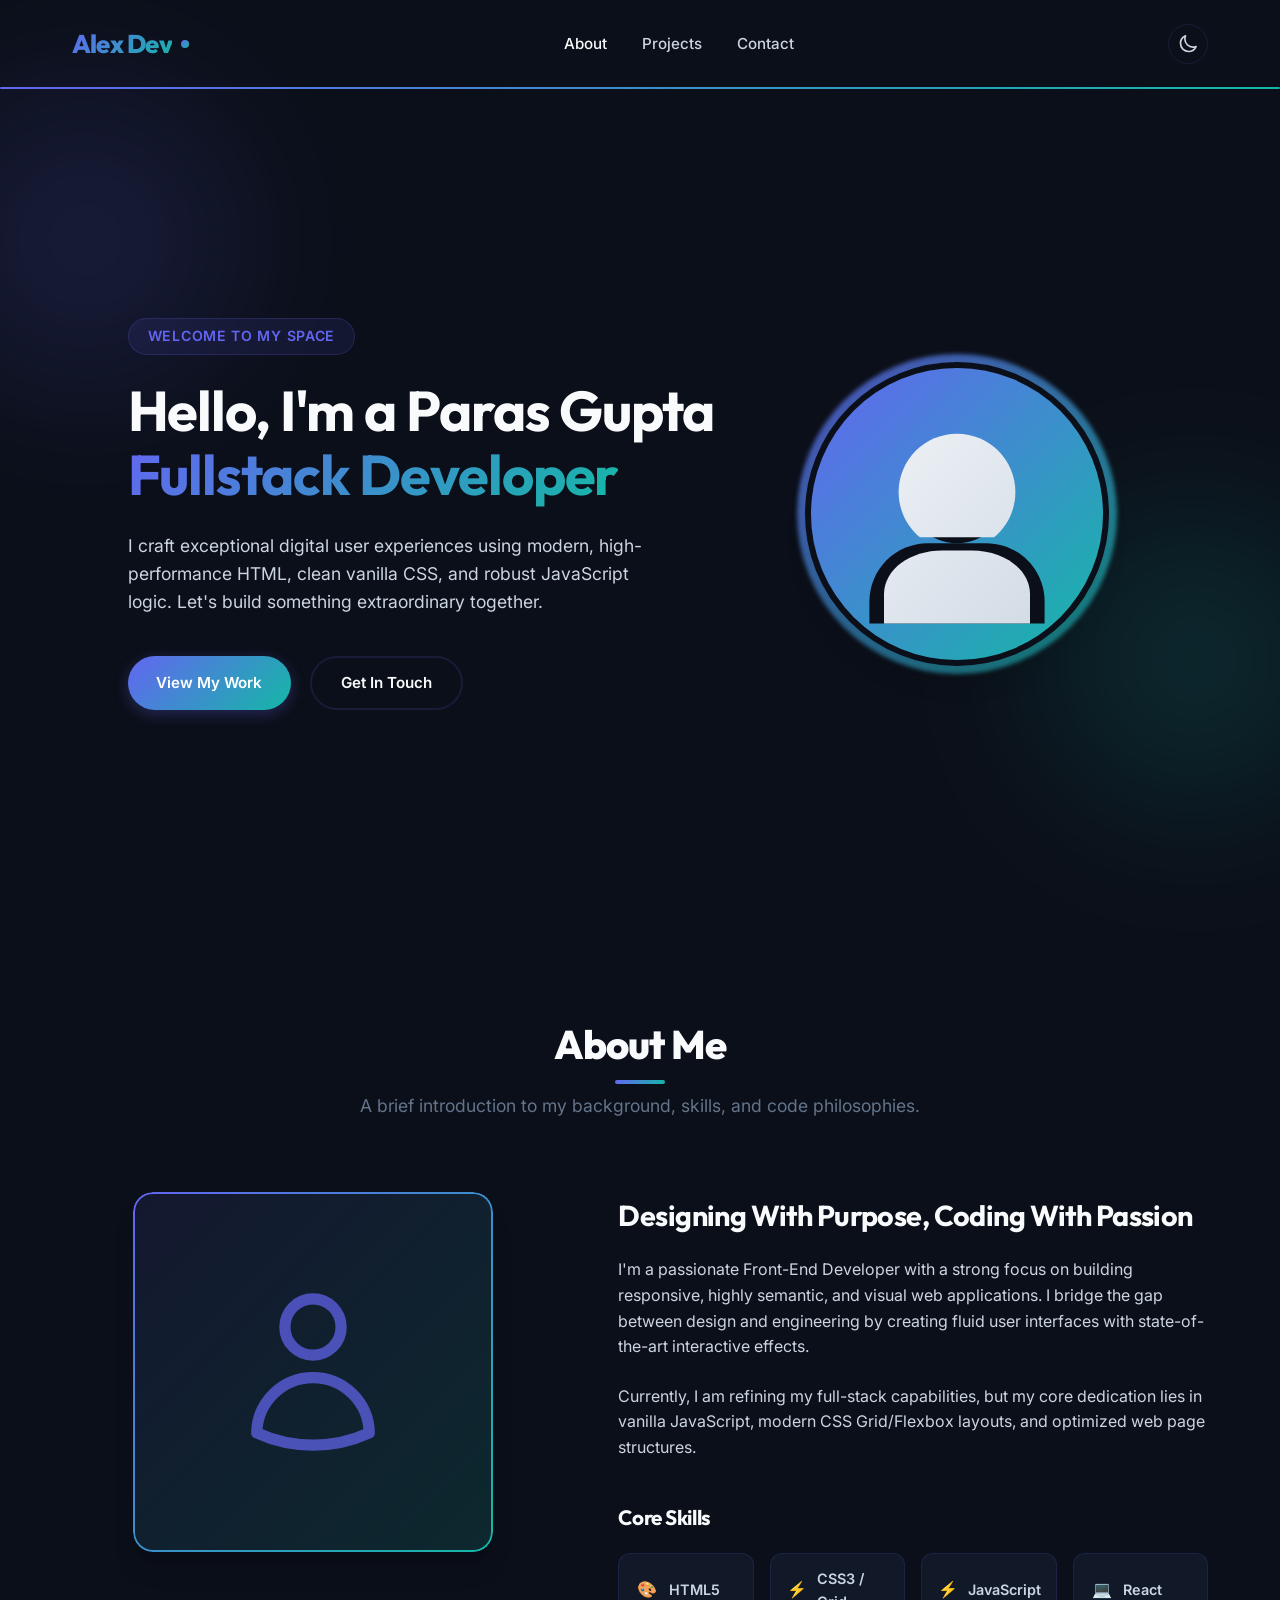
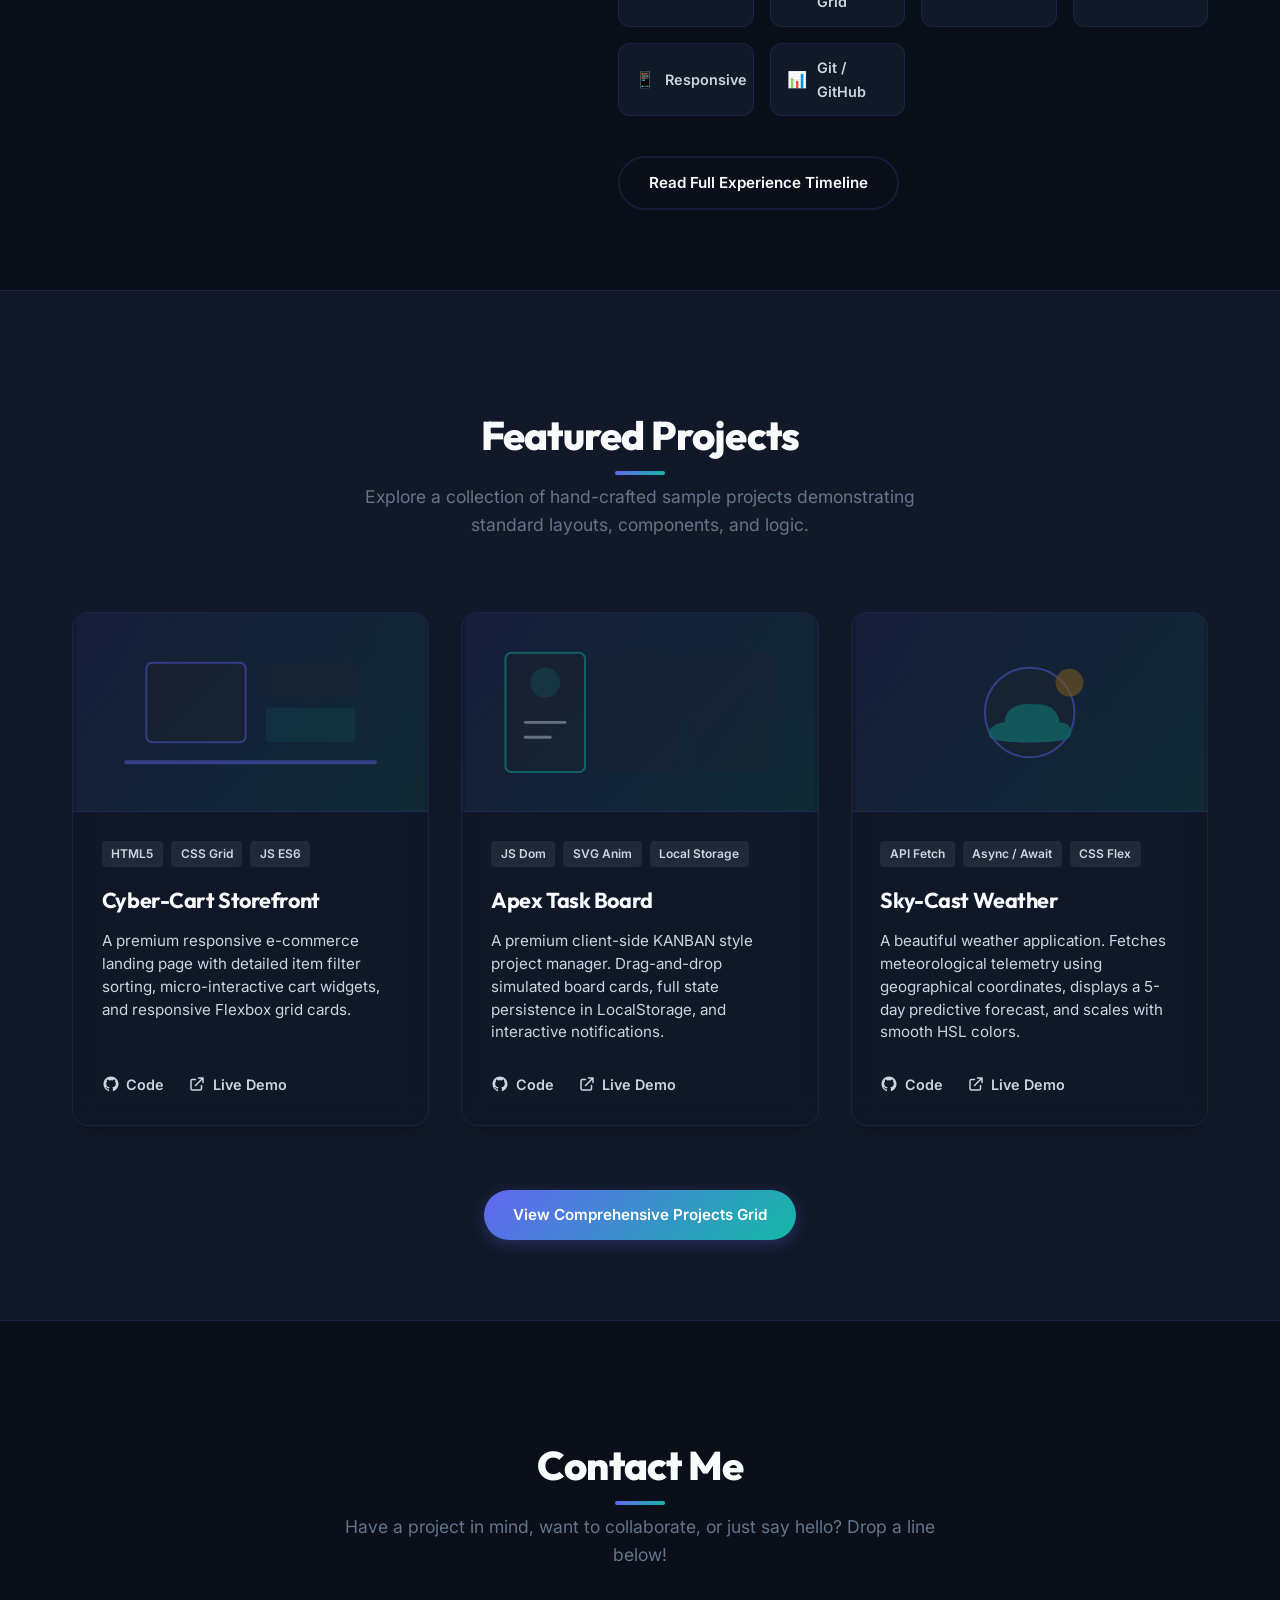
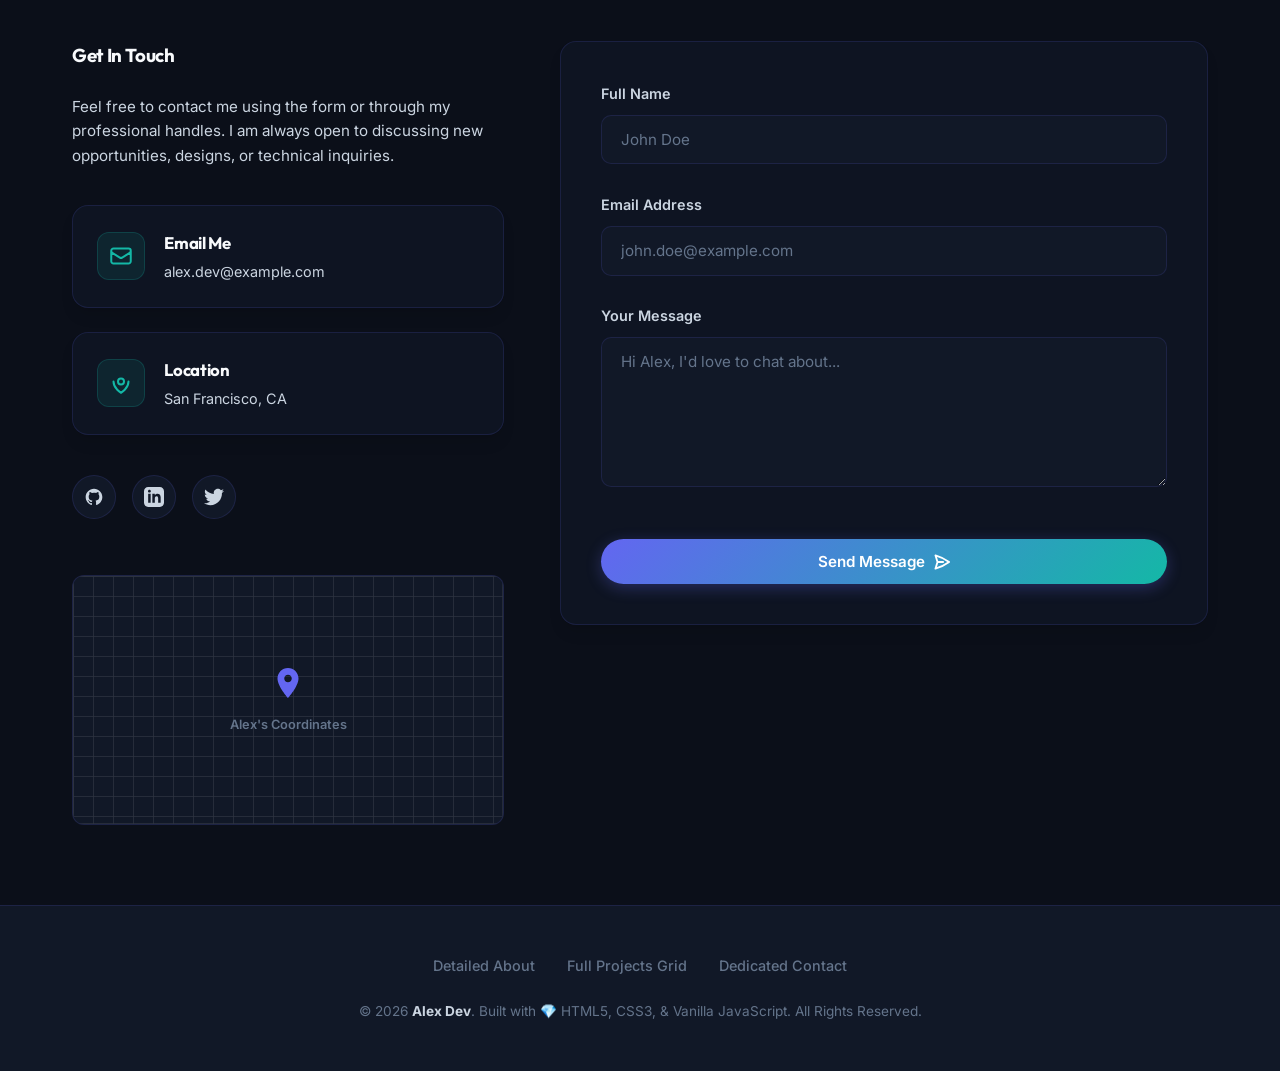
==== task4/obj1/index.html @ 543252da "feat: build complete comment-free responsive portfolio, todo app, and product listing pages for Task" ====
<!DOCTYPE html>
<html lang="en">

<head>
  <meta charset="UTF-8">
  <meta name="viewport" content="width=device-width, initial-scale=1.0">
  <title>Creative Fullstack Developer | Portfolio</title>
  <meta name="description"
    content="Stunning responsive personal portfolio website showcasing modern web development projects, creative skills, and experience. Built with HTML, CSS, and Vanilla JS.">

  <link rel="stylesheet" href="styles.css">
</head>

<body>

  <div class="bg-blob blob-indigo"></div>
  <div class="bg-blob blob-teal"></div>

  <header class="header">
    <div class="container nav-container">
      <a href="index.html" class="logo-link" id="logoLink">
        <span class="logo-text text-gradient">Alex Dev</span>
        <span class="logo-dot"></span>
      </a>

      <nav class="nav-menu" id="navMenu">
        <a href="#about" class="nav-link active" id="navLinkAbout">About</a>
        <a href="#projects" class="nav-link" id="navLinkProjects">Projects</a>
        <a href="#contact" class="nav-link" id="navLinkContact">Contact</a>
      </nav>

      <div class="nav-actions">

        <button class="theme-toggle" id="themeToggle" aria-label="Toggle Theme">
          <svg class="moon-icon" fill="none" stroke="currentColor" stroke-width="2" viewBox="0 0 24 24" width="20"
            height="20">
            <path stroke-linecap="round" stroke-linejoin="round"
              d="M21.752 15.002A9.718 9.718 0 0118 15.75c-5.385 0-9.75-4.365-9.75-9.75 0-1.33.266-2.597.748-3.752A9.753 9.753 0 003 11.25C3 16.635 7.365 21 12.75 21a9.753 9.753 0 009.002-5.998z">
            </path>
          </svg>
          <svg class="sun-icon" fill="none" stroke="currentColor" stroke-width="2" viewBox="0 0 24 24" width="20"
            height="20">
            <path stroke-linecap="round" stroke-linejoin="round"
              d="M12 3v2.25m0 13.5V21M4.93 4.93l1.591 1.591m10.954 10.954l1.591 1.591M3 12h2.25m13.5 0H21m-2.25 4.93l-1.591-1.591M6.52 6.52l-1.591-1.591M12 7.5a4.5 4.5 0 100 9 4.5 4.5 0 000-9z">
            </path>
          </svg>
        </button>

        <button class="hamburger" id="hamburger" aria-label="Open Navigation Menu">
          <span></span>
          <span></span>
          <span></span>
        </button>
      </div>
    </div>
  </header>

  <main>

    <section class="hero" id="hero">
      <div class="container hero-grid">

        <div class="hero-content">
          <span class="hero-tag">Welcome to my space</span>
          <h1 class="hero-title">Hello, I'm a Paras Gupta<br><span class="text-gradient" id="typingText">Fullstack
              Developer</span>
          </h1>
          <p class="hero-desc">I craft exceptional digital user experiences using modern, high-performance HTML, clean
            vanilla CSS, and robust JavaScript logic. Let's build something extraordinary together.</p>
          <div class="hero-btns">
            <a href="#projects" class="btn btn-primary" id="heroBtnWork">View My Work</a>
            <a href="contact.html" class="btn btn-secondary" id="heroBtnContact">Get In Touch</a>
          </div>
        </div>

        <div class="hero-visual">
          <div class="hero-glow-ring"></div>
          <div class="hero-avatar-wrapper">
            <svg class="avatar-placeholder-svg" viewBox="0 0 200 200" fill="none" xmlns="http://www.w3.org/2000/svg">
              <rect width="200" height="200" fill="url(#hero-gradient)" />
              <circle cx="100" cy="85" r="35" fill="var(--bg-primary)" />
              <path
                d="M100 45C77.9086 45 60 62.9086 60 85C60 97.4589 65.6881 108.59 74.6295 116H125.37C134.312 108.59 140 97.4589 140 85C140 62.9086 122.091 45 100 45Z"
                fill="url(#avatar-grad)" />
              <path d="M40 160C40 137.909 57.9086 120 80 120H120C142.091 120 160 137.909 160 160V175H40V160Z"
                fill="var(--bg-primary)" />
              <path d="M50 155C50 137.909 67.9086 125 90 125H110C132.091 125 150 137.909 150 155V175H50V155Z"
                fill="url(#avatar-grad)" />
              <defs>
                <linearGradient id="hero-gradient" x1="0" y1="0" x2="200" y2="200" gradientUnits="userSpaceOnUse">
                  <stop stop-color="var(--accent-1)" />
                  <stop offset="1" stop-color="var(--accent-2)" />
                </linearGradient>
                <linearGradient id="avatar-grad" x1="0" y1="0" x2="200" y2="200" gradientUnits="userSpaceOnUse">
                  <stop stop-color="var(--text-primary)" />
                  <stop offset="1" stop-color="var(--text-secondary)" />
                </linearGradient>
              </defs>
            </svg>
          </div>
        </div>
      </div>
    </section>

    <section class="section" id="about">
      <div class="container">
        <div class="section-header">
          <h2 class="section-title">About Me</h2>
          <p class="section-subtitle">A brief introduction to my background, skills, and code philosophies.</p>
        </div>

        <div class="about-grid">

          <div class="about-visual">
            <div class="about-photo-wrapper">
              <div class="photo-placeholder">
                <svg class="photo-placeholder-svg" fill="none" stroke="currentColor" stroke-width="1.5"
                  viewBox="0 0 24 24" xmlns="http://www.w3.org/2000/svg">
                  <path stroke-linecap="round" stroke-linejoin="round"
                    d="M15.75 6a3.75 3.75 0 11-7.5 0 3.75 3.75 0 017.5 0zM4.501 20.118a7.5 7.5 0 0114.998 0A17.933 17.933 0 0112 21.75c-2.676 0-5.216-.584-7.499-1.632z">
                  </path>
                </svg>
              </div>
            </div>
          </div>

          <div class="about-content">
            <h3>Designing With Purpose, Coding With Passion</h3>
            <p class="about-bio">I'm a passionate Front-End Developer with a strong focus on building responsive, highly
              semantic, and visual web applications. I bridge the gap between design and engineering by creating fluid
              user interfaces with state-of-the-art interactive effects.</p>
            <p class="about-bio">Currently, I am refining my full-stack capabilities, but my core dedication lies in
              vanilla JavaScript, modern CSS Grid/Flexbox layouts, and optimized web page structures.</p>

            <div class="skills-container">
              <h4 class="skills-title">Core Skills</h4>
              <div class="skills-grid">

                <div class="skill-tag">
                  <span class="skill-icon">🎨</span>
                  <span class="skill-name">HTML5</span>
                </div>

                <div class="skill-tag">
                  <span class="skill-icon">⚡</span>
                  <span class="skill-name">CSS3 / Grid</span>
                </div>

                <div class="skill-tag">
                  <span class="skill-icon">⚡</span>
                  <span class="skill-name">JavaScript</span>
                </div>

                <div class="skill-tag">
                  <span class="skill-icon">💻</span>
                  <span class="skill-name">React</span>
                </div>

                <div class="skill-tag">
                  <span class="skill-icon">📱</span>
                  <span class="skill-name">Responsive</span>
                </div>

                <div class="skill-tag">
                  <span class="skill-icon">📊</span>
                  <span class="skill-name">Git / GitHub</span>
                </div>
              </div>
            </div>

            <div style="margin-top: 2.5rem; text-align: left;">
              <a href="about.html" class="btn btn-secondary" id="aboutPageLink">Read Full Experience Timeline</a>
            </div>
          </div>
        </div>
      </div>
    </section>

    <section class="section" id="projects"
      style="background: var(--bg-secondary); border-top: 1px solid var(--card-border); border-bottom: 1px solid var(--card-border);">
      <div class="container">
        <div class="section-header">
          <h2 class="section-title">Featured Projects</h2>
          <p class="section-subtitle">Explore a collection of hand-crafted sample projects demonstrating standard
            layouts, components, and logic.</p>
        </div>

        <div class="projects-grid">

          <div class="project-card glass-card">
            <div class="project-img-wrapper">
              <svg class="project-placeholder-svg" viewBox="0 0 350 200" fill="none" xmlns="http://www.w3.org/2000/svg">
                <rect width="350" height="200" fill="url(#proj1-gradient)" opacity="0.1" />
                <path d="M50 150H300" stroke="var(--accent-1)" stroke-width="4" stroke-linecap="round" />
                <rect x="70" y="50" width="100" height="80" rx="6" fill="var(--bg-tertiary)" stroke="var(--accent-1)"
                  stroke-width="2" />
                <rect x="190" y="50" width="90" height="35" rx="4" fill="var(--bg-tertiary)" />
                <rect x="190" y="95" width="90" height="35" rx="4" fill="var(--accent-2)" opacity="0.2" />
                <defs>
                  <linearGradient id="proj1-gradient" x1="0" y1="0" x2="350" y2="200" gradientUnits="userSpaceOnUse">
                    <stop stop-color="var(--accent-1)" />
                    <stop offset="1" stop-color="var(--accent-2)" />
                  </linearGradient>
                </defs>
              </svg>
            </div>
            <div class="project-content">
              <div class="project-tags">
                <span class="project-tag">HTML5</span>
                <span class="project-tag">CSS Grid</span>
                <span class="project-tag">JS ES6</span>
              </div>
              <h3 class="project-title">Cyber-Cart Storefront</h3>
              <p class="project-desc">A premium responsive e-commerce landing page with detailed item filter sorting,
                micro-interactive cart widgets, and responsive Flexbox grid cards.</p>
              <div class="project-links">
                <a href="https://github.com" target="_blank" rel="noopener noreferrer" class="project-link"
                  id="p1Github">
                  <svg fill="currentColor" viewBox="0 0 24 24" width="18" height="18">
                    <path fill-rule="evenodd" clip-rule="evenodd"
                      d="M12 2C6.477 2 2 6.477 2 12c0 4.42 2.865 8.166 6.839 9.489.5.092.682-.217.682-.482 0-.237-.008-.866-.013-1.7-2.782.603-3.369-1.34-3.369-1.34-.454-1.156-1.11-1.464-1.11-1.464-.908-.62.069-.608.069-.608 1.003.07 1.531 1.03 1.531 1.03.892 1.529 2.341 1.087 2.91.831.092-.646.35-1.086.636-1.336-2.22-.253-4.555-1.11-4.555-4.943 0-1.091.39-1.984 1.029-2.683-.103-.253-.446-1.27.098-2.647 0 0 .84-.269 2.75 1.025A9.564 9.564 0 0112 6.844c.85.004 1.705.115 2.504.337 1.909-1.294 2.747-1.025 2.747-1.025.546 1.377.203 2.394.1 2.647.64.699 1.028 1.592 1.028 2.683 0 3.842-2.339 4.687-4.566 4.935.359.309.678.919.678 1.852 0 1.336-.012 2.415-.012 2.743 0 .267.18.579.688.481C19.138 20.162 22 16.418 22 12c0-5.523-4.477-10-10-10z" />
                  </svg>
                  <span>Code</span>
                </a>
                <a href="https://google.com" target="_blank" rel="noopener noreferrer" class="project-link" id="p1Live">
                  <svg fill="none" stroke="currentColor" stroke-width="2" viewBox="0 0 24 24" width="18" height="18">
                    <path stroke-linecap="round" stroke-linejoin="round"
                      d="M10 6H6a2 2 0 00-2 2v10a2 2 0 002 2h10a2 2 0 002-2v-4M14 4h6m0 0v6m0-6L10 14" />
                  </svg>
                  <span>Live Demo</span>
                </a>
              </div>
            </div>
          </div>

          <div class="project-card glass-card">
            <div class="project-img-wrapper">
              <svg class="project-placeholder-svg" viewBox="0 0 350 200" fill="none" xmlns="http://www.w3.org/2000/svg">
                <rect width="350" height="200" fill="url(#proj2-gradient)" opacity="0.1" />
                <rect x="40" y="40" width="80" height="120" rx="6" fill="var(--bg-tertiary)" stroke="var(--accent-2)"
                  stroke-width="2" />
                <rect x="135" y="40" width="80" height="120" rx="6" fill="var(--bg-tertiary)" opacity="0.6" />
                <rect x="230" y="40" width="80" height="120" rx="6" fill="var(--bg-tertiary)" opacity="0.6" />
                <circle cx="80" cy="70" r="15" fill="var(--accent-2)" opacity="0.3" />
                <line x1="60" y1="110" x2="100" y2="110" stroke="var(--text-secondary)" stroke-width="3"
                  stroke-linecap="round" />
                <line x1="60" y1="125" x2="85" y2="125" stroke="var(--text-secondary)" stroke-width="3"
                  stroke-linecap="round" />
                <defs>
                  <linearGradient id="proj2-gradient" x1="0" y1="0" x2="350" y2="200" gradientUnits="userSpaceOnUse">
                    <stop stop-color="var(--accent-1)" />
                    <stop offset="1" stop-color="var(--accent-2)" />
                  </linearGradient>
                </defs>
              </svg>
            </div>
            <div class="project-content">
              <div class="project-tags">
                <span class="project-tag">JS Dom</span>
                <span class="project-tag">SVG Anim</span>
                <span class="project-tag">Local Storage</span>
              </div>
              <h3 class="project-title">Apex Task Board</h3>
              <p class="project-desc">A premium client-side KANBAN style project manager. Drag-and-drop simulated board
                cards, full state persistence in LocalStorage, and interactive notifications.</p>
              <div class="project-links">
                <a href="https://github.com" target="_blank" rel="noopener noreferrer" class="project-link"
                  id="p2Github">
                  <svg fill="currentColor" viewBox="0 0 24 24" width="18" height="18">
                    <path fill-rule="evenodd" clip-rule="evenodd"
                      d="M12 2C6.477 2 2 6.477 2 12c0 4.42 2.865 8.166 6.839 9.489.5.092.682-.217.682-.482 0-.237-.008-.866-.013-1.7-2.782.603-3.369-1.34-3.369-1.34-.454-1.156-1.11-1.464-1.11-1.464-.908-.62.069-.608.069-.608 1.003.07 1.531 1.03 1.531 1.03.892 1.529 2.341 1.087 2.91.831.092-.646.35-1.086.636-1.336-2.22-.253-4.555-1.11-4.555-4.943 0-1.091.39-1.984 1.029-2.683-.103-.253-.446-1.27.098-2.647 0 0 .84-.269 2.75 1.025A9.564 9.564 0 0112 6.844c.85.004 1.705.115 2.504.337 1.909-1.294 2.747-1.025 2.747-1.025.546 1.377.203 2.394.1 2.647.64.699 1.028 1.592 1.028 2.683 0 3.842-2.339 4.687-4.566 4.935.359.309.678.919.678 1.852 0 1.336-.012 2.415-.012 2.743 0 .267.18.579.688.481C19.138 20.162 22 16.418 22 12c0-5.523-4.477-10-10-10z" />
                  </svg>
                  <span>Code</span>
                </a>
                <a href="https://google.com" target="_blank" rel="noopener noreferrer" class="project-link" id="p2Live">
                  <svg fill="none" stroke="currentColor" stroke-width="2" viewBox="0 0 24 24" width="18" height="18">
                    <path stroke-linecap="round" stroke-linejoin="round"
                      d="M10 6H6a2 2 0 00-2 2v10a2 2 0 002 2h10a2 2 0 002-2v-4M14 4h6m0 0v6m0-6L10 14" />
                  </svg>
                  <span>Live Demo</span>
                </a>
              </div>
            </div>
          </div>

          <div class="project-card glass-card">
            <div class="project-img-wrapper">
              <svg class="project-placeholder-svg" viewBox="0 0 350 200" fill="none" xmlns="http://www.w3.org/2000/svg">
                <rect width="350" height="200" fill="url(#proj3-gradient)" opacity="0.1" />
                <circle cx="175" cy="100" r="45" fill="var(--bg-tertiary)" stroke="var(--accent-1)" stroke-width="2" />
                <path
                  d="M150 110C150 95 165 90 180 92C195 90 205 100 205 110C215 110 220 118 215 125C210 132 140 132 135 125C130 118 140 110 150 110Z"
                  fill="var(--accent-2)" opacity="0.8" />
                <circle cx="215" cy="70" r="14" fill="var(--warning)" opacity="0.6" />
                <defs>
                  <linearGradient id="proj3-gradient" x1="0" y1="0" x2="350" y2="200" gradientUnits="userSpaceOnUse">
                    <stop stop-color="var(--accent-1)" />
                    <stop offset="1" stop-color="var(--accent-2)" />
                  </linearGradient>
                </defs>
              </svg>
            </div>
            <div class="project-content">
              <div class="project-tags">
                <span class="project-tag">API Fetch</span>
                <span class="project-tag">Async / Await</span>
                <span class="project-tag">CSS Flex</span>
              </div>
              <h3 class="project-title">Sky-Cast Weather</h3>
              <p class="project-desc">A beautiful weather application. Fetches meteorological telemetry using
                geographical coordinates, displays a 5-day predictive forecast, and scales with smooth HSL colors.</p>
              <div class="project-links">
                <a href="https://github.com" target="_blank" rel="noopener noreferrer" class="project-link"
                  id="p3Github">
                  <svg fill="currentColor" viewBox="0 0 24 24" width="18" height="18">
                    <path fill-rule="evenodd" clip-rule="evenodd"
                      d="M12 2C6.477 2 2 6.477 2 12c0 4.42 2.865 8.166 6.839 9.489.5.092.682-.217.682-.482 0-.237-.008-.866-.013-1.7-2.782.603-3.369-1.34-3.369-1.34-.454-1.156-1.11-1.464-1.11-1.464-.908-.62.069-.608.069-.608 1.003.07 1.531 1.03 1.531 1.03.892 1.529 2.341 1.087 2.91.831.092-.646.35-1.086.636-1.336-2.22-.253-4.555-1.11-4.555-4.943 0-1.091.39-1.984 1.029-2.683-.103-.253-.446-1.27.098-2.647 0 0 .84-.269 2.75 1.025A9.564 9.564 0 0112 6.844c.85.004 1.705.115 2.504.337 1.909-1.294 2.747-1.025 2.747-1.025.546 1.377.203 2.394.1 2.647.64.699 1.028 1.592 1.028 2.683 0 3.842-2.339 4.687-4.566 4.935.359.309.678.919.678 1.852 0 1.336-.012 2.415-.012 2.743 0 .267.18.579.688.481C19.138 20.162 22 16.418 22 12c0-5.523-4.477-10-10-10z" />
                  </svg>
                  <span>Code</span>
                </a>
                <a href="https://google.com" target="_blank" rel="noopener noreferrer" class="project-link" id="p3Live">
                  <svg fill="none" stroke="currentColor" stroke-width="2" viewBox="0 0 24 24" width="18" height="18">
                    <path stroke-linecap="round" stroke-linejoin="round"
                      d="M10 6H6a2 2 0 00-2 2v10a2 2 0 002 2h10a2 2 0 002-2v-4M14 4h6m0 0v6m0-6L10 14" />
                  </svg>
                  <span>Live Demo</span>
                </a>
              </div>
            </div>
          </div>
        </div>

        <div style="margin-top: 4rem; text-align: center;">
          <a href="projects.html" class="btn btn-primary" id="projectsPageLink">View Comprehensive Projects Grid</a>
        </div>
      </div>
    </section>

    <section class="section" id="contact">
      <div class="container">
        <div class="section-header">
          <h2 class="section-title">Contact Me</h2>
          <p class="section-subtitle">Have a project in mind, want to collaborate, or just say hello? Drop a line below!
          </p>
        </div>

        <div class="contact-grid">

          <div class="contact-info">
            <h3>Get In Touch</h3>
            <p style="color: var(--text-secondary); font-size: 0.95rem; margin-bottom: 0.8rem;">Feel free to contact me
              using the form or through my professional handles. I am always open to discussing new opportunities,
              designs, or technical inquiries.</p>

            <div class="info-card glass-card">
              <div class="info-icon">
                <svg fill="none" stroke="currentColor" stroke-width="2" viewBox="0 0 24 24"
                  xmlns="http://www.w3.org/2000/svg">
                  <path stroke-linecap="round" stroke-linejoin="round"
                    d="M21.75 6.75v10.5a2.25 2.25 0 01-2.25 2.25h-15a2.25 2.25 0 01-2.25-2.25V6.75m19.5 0A2.25 2.25 0 0019.5 4.5h-15a2.25 2.25 0 00-2.25 2.25m19.5 0v.243a2.25 2.25 0 01-1.07 1.916l-7.5 4.615a2.25 2.25 0 01-2.36 0L3.32 8.91a2.25 2.25 0 01-1.07-1.916V6.75">
                  </path>
                </svg>
              </div>
              <div class="info-details">
                <h4>Email Me</h4>
                <p><a href="mailto:alex.dev@example.com" id="contactEmailLink">alex.dev@example.com</a></p>
              </div>
            </div>

            <div class="info-card glass-card">
              <div class="info-icon">
                <svg fill="none" stroke="currentColor" stroke-width="2" viewBox="0 0 24 24"
                  xmlns="http://www.w3.org/2000/svg">
                  <path stroke-linecap="round" stroke-linejoin="round" d="M15 10.5a3 3 0 11-6 0 3 3 0 016 0z"></path>
                  <path stroke-linecap="round" stroke-linejoin="round"
                    d="M19.5 10.5c0 7.142-7.5 11.25-7.5 11.25s-7.5-4.108-7.5-11.25g-3 3 0 116 0z"></path>
                </svg>
              </div>
              <div class="info-details">
                <h4>Location</h4>
                <p>San Francisco, CA</p>
              </div>
            </div>

            <div class="socials-row">
              <a href="https://github.com" target="_blank" rel="noopener noreferrer" class="social-circle"
                aria-label="GitHub" id="socialGitHub">
                <svg fill="currentColor" viewBox="0 0 24 24" width="20" height="20">
                  <path fill-rule="evenodd" clip-rule="evenodd"
                    d="M12 2C6.477 2 2 6.477 2 12c0 4.42 2.865 8.166 6.839 9.489.5.092.682-.217.682-.482 0-.237-.008-.866-.013-1.7-2.782.603-3.369-1.34-3.369-1.34-.454-1.156-1.11-1.464-1.11-1.464-.908-.62.069-.608.069-.608 1.003.07 1.531 1.03 1.531 1.03.892 1.529 2.341 1.087 2.91.831.092-.646.35-1.086.636-1.336-2.22-.253-4.555-1.11-4.555-4.943 0-1.091.39-1.984 1.029-2.683-.103-.253-.446-1.27.098-2.647 0 0 .84-.269 2.75 1.025A9.564 9.564 0 0112 6.844c.85.004 1.705.115 2.504.337 1.909-1.294 2.747-1.025 2.747-1.025.546 1.377.203 2.394.1 2.647.64.699 1.028 1.592 1.028 2.683 0 3.842-2.339 4.687-4.566 4.935.359.309.678.919.678 1.852 0 1.336-.012 2.415-.012 2.743 0 .267.18.579.688.481C19.138 20.162 22 16.418 22 12c0-5.523-4.477-10-10-10z" />
                </svg>
              </a>
              <a href="https://linkedin.com" target="_blank" rel="noopener noreferrer" class="social-circle"
                aria-label="LinkedIn" id="socialLinkedIn">
                <svg fill="currentColor" viewBox="0 0 24 24" width="20" height="20">
                  <path
                    d="M19 0h-14c-2.761 0-5 2.239-5 5v14c0 2.761 2.239 5 5 5h14c2.762 0 5-2.239 5-5v-14c0-2.761-2.238-5-5-5zm-11 19h-3v-11h3v11zm-1.5-12.268c-.966 0-1.75-.79-1.75-1.764s.784-1.764 1.75-1.764 1.75.79 1.75 1.764-.783 1.764-1.75 1.764zm13.5 12.268h-3v-5.604c0-3.368-4-3.113-4 0v5.604h-3v-11h3v1.765c1.396-2.586 7-2.777 7 2.476v6.759z" />
                </svg>
              </a>
              <a href="https://twitter.com" target="_blank" rel="noopener noreferrer" class="social-circle"
                aria-label="Twitter" id="socialTwitter">
                <svg fill="currentColor" viewBox="0 0 24 24" width="20" height="20">
                  <path
                    d="M24 4.557c-.883.392-1.832.656-2.828.775 1.017-.609 1.798-1.574 2.165-2.724-.951.564-2.005.974-3.127 1.195-.897-.957-2.178-1.555-3.594-1.555-3.179 0-5.515 2.966-4.797 6.045-4.091-.205-7.719-2.165-10.148-5.144-1.29 2.213-.669 5.108 1.523 6.574-.806-.026-1.566-.247-2.229-.616-.054 2.281 1.581 4.415 3.949 4.89-.693.188-1.452.232-2.224.084.626 1.956 2.444 3.379 4.6 3.419-2.07 1.623-4.678 2.348-7.29 2.04 2.179 1.397 4.768 2.212 7.548 2.212 9.142 0 14.307-7.721 13.995-14.646.962-.695 1.797-1.562 2.457-2.549z" />
                </svg>
              </a>
            </div>

            <div class="map-placeholder">
              <svg class="map-svg-grid" width="100%" height="100%" stroke="currentColor" stroke-width="1.5">
                <defs>
                  <pattern id="grid" width="20" height="20" patternUnits="userSpaceOnUse">
                    <path d="M 20 0 L 0 0 0 20" fill="none" />
                  </pattern>
                </defs>
                <rect width="100%" height="100%" fill="url(#grid)" />
              </svg>
              <div class="map-marker">
                <svg fill="currentColor" viewBox="0 0 24 24">
                  <path
                    d="M12 2C8.13 2 5 5.13 5 9c0 5.25 7 13 7 13s7-7.75 7-13c0-3.87-3.13-7-7-7zm0 9.5c-1.38 0-2.5-1.12-2.5-2.5s1.12-2.5 2.5-2.5 2.5 1.12 2.5 2.5-1.12 2.5-2.5 2.5z" />
                </svg>
                <div class="map-text">Alex's Coordinates</div>
              </div>
            </div>
          </div>

          <div class="contact-form-wrapper glass-card">
            <form id="contactForm" novalidate>

              <div class="form-group">
                <label for="userName" class="form-label">Full Name</label>
                <input type="text" id="userName" class="form-control" placeholder="John Doe">
                <span class="error-txt"></span>
              </div>

              <div class="form-group">
                <label for="userEmail" class="form-label">Email Address</label>
                <input type="email" id="userEmail" class="form-control" placeholder="john.doe@example.com">
                <span class="error-txt"></span>
              </div>

              <div class="form-group">
                <label for="userMessage" class="form-label">Your Message</label>
                <textarea id="userMessage" class="form-control"
                  placeholder="Hi Alex, I'd love to chat about..."></textarea>
                <span class="error-txt"></span>
              </div>

              <button type="submit" class="btn btn-primary" style="width: 100%; margin-top: 1rem;"
                id="contactSubmitBtn">
                <span>Send Message</span>
                <svg fill="none" stroke="currentColor" stroke-width="2.5" viewBox="0 0 24 24" width="18" height="18"
                  xmlns="http://www.w3.org/2000/svg">
                  <path stroke-linecap="round" stroke-linejoin="round"
                    d="M6 12L3.269 3.126A59.768 59.768 0 0121.485 12 59.77 59.77 0 013.27 20.876L5.999 12zm0 0h7.5">
                  </path>
                </svg>
              </button>
            </form>
          </div>
        </div>
      </div>
    </section>
  </main>

  <footer class="footer">
    <div class="container footer-container">
      <div class="footer-links">
        <a href="about.html" class="footer-link" id="footerAbout">Detailed About</a>
        <a href="projects.html" class="footer-link" id="footerProjects">Full Projects Grid</a>
        <a href="contact.html" class="footer-link" id="footerContact">Dedicated Contact</a>
      </div>
      <p class="footer-copyright">
        &copy; 2026 <strong>Alex Dev</strong>. Built with 💎 HTML5, CSS3, &amp; Vanilla JavaScript. All Rights Reserved.
      </p>
    </div>
  </footer>

  <button class="scroll-top-btn" id="scrollTopBtn" aria-label="Scroll to top">
    <svg fill="none" stroke="currentColor" stroke-width="2.5" viewBox="0 0 24 24" width="22" height="22"
      xmlns="http://www.w3.org/2000/svg">
      <path stroke-linecap="round" stroke-linejoin="round" d="M4.5 15.75l7.5-7.5 7.5 7.5"></path>
    </svg>
  </button>

  <div class="modal" id="successModal">
    <div class="modal-card glass-card">
      <div class="modal-icon">
        <svg fill="none" stroke="currentColor" stroke-width="2.5" viewBox="0 0 24 24"
          xmlns="http://www.w3.org/2000/svg">
          <path stroke-linecap="round" stroke-linejoin="round" d="M4.5 12.75l6 6 9-13.5"></path>
        </svg>
      </div>
      <h3 class="modal-title">Thank You!</h3>
      <p class="modal-desc">Your message has been sent successfully. I will review your inquiry and get back to you
        within 24 hours.</p>
      <button class="btn btn-primary" id="closeModalBtn" style="width: 100%;">Close Window</button>
    </div>
  </div>

  <script></script>

</body>

</html>
---- task4/obj1/styles.css ----
@import url('https://fonts.googleapis.com/css2?family=Inter:wght@300;400;500;600;700&family=Outfit:wght@400;500;600;700;800&display=swap');

:root {

  --bg-primary: #0b0f19;
  --bg-secondary: #111827;
  --bg-tertiary: #1f2937;
  --card-bg: rgba(17, 24, 39, 0.7);
  --card-border: rgba(99, 102, 241, 0.15);
  --card-border-hover: rgba(20, 184, 166, 0.4);

  --text-primary: #f8fafc;
  --text-secondary: #cbd5e1;
  --text-muted: #64748b;

  --accent-1: #6366f1; 
  --accent-2: #14b8a6; 
  --accent-gradient: linear-gradient(135deg, var(--accent-1), var(--accent-2));
  --accent-glow: rgba(99, 102, 241, 0.15);

  --success: #10b981;
  --error: #ef4444;
  --warning: #f59e0b;

  --nav-bg: rgba(11, 15, 25, 0.8);
  --nav-border: rgba(255, 255, 255, 0.05);
  --blur-val: 12px;
  --shadow-sm: 0 4px 6px -1px rgba(0, 0, 0, 0.1), 0 2px 4px -1px rgba(0, 0, 0, 0.06);
  --shadow-md: 0 10px 15px -3px rgba(0, 0, 0, 0.1), 0 4px 6px -2px rgba(0, 0, 0, 0.05);
  --shadow-lg: 0 20px 25px -5px rgba(0, 0, 0, 0.15), 0 10px 10px -5px rgba(0, 0, 0, 0.04);
  --shadow-glow: 0 0 20px rgba(99, 102, 241, 0.35);

  --transition-fast: 0.2s cubic-bezier(0.4, 0, 0.2, 1);
  --transition-normal: 0.3s cubic-bezier(0.4, 0, 0.2, 1);
  --transition-slow: 0.5s cubic-bezier(0.4, 0, 0.2, 1);

  --font-headings: 'Outfit', sans-serif;
  --font-body: 'Inter', sans-serif;
}

body.light-theme {
  --bg-primary: #f8fafc;
  --bg-secondary: #f1f5f9;
  --bg-tertiary: #e2e8f0;
  --card-bg: rgba(255, 255, 255, 0.75);
  --card-border: rgba(99, 102, 241, 0.1);
  --card-border-hover: rgba(20, 184, 166, 0.5);

  --text-primary: #0f172a;
  --text-secondary: #334155;
  --text-muted: #64748b;

  --accent-glow: rgba(99, 102, 241, 0.08);
  --nav-bg: rgba(248, 250, 252, 0.85);
  --nav-border: rgba(0, 0, 0, 0.05);

  --shadow-sm: 0 1px 3px rgba(0, 0, 0, 0.05);
  --shadow-md: 0 4px 12px rgba(0, 0, 0, 0.05);
  --shadow-lg: 0 10px 25px rgba(99, 102, 241, 0.08);
  --shadow-glow: 0 0 15px rgba(99, 102, 241, 0.15);
}

* {
  margin: 0;
  padding: 0;
  box-sizing: border-box;
  outline-color: var(--accent-1);
}

html {
  scroll-behavior: smooth;
  font-size: 16px;
  -webkit-tap-highlight-color: transparent;
}

body {
  background-color: var(--bg-primary);
  color: var(--text-primary);
  font-family: var(--font-body);
  line-height: 1.6;
  overflow-x: hidden;
  transition: background-color var(--transition-normal), color var(--transition-normal);
}

h1, h2, h3, h4, h5, h6 {
  font-family: var(--font-headings);
  font-weight: 700;
  letter-spacing: -0.02em;
  color: var(--text-primary);
}

a {
  text-decoration: none;
  color: inherit;
  transition: color var(--transition-fast);
}

img {
  max-width: 100%;
  height: auto;
  display: block;
}

li {
  list-style: none;
}

input, textarea, button {
  font-family: inherit;
  font-size: inherit;
  color: inherit;
}

::-webkit-scrollbar {
  width: 10px;
}

::-webkit-scrollbar-track {
  background: var(--bg-primary);
}

::-webkit-scrollbar-thumb {
  background: var(--bg-tertiary);
  border-radius: 5px;
  border: 2px solid var(--bg-primary);
}

::-webkit-scrollbar-thumb:hover {
  background: var(--text-muted);
}

::selection {
  background-color: rgba(99, 102, 241, 0.3);
  color: var(--text-primary);
}

.container {
  max-width: 1200px;
  margin: 0 auto;
  padding: 0 2rem;
}

.text-gradient {
  background: var(--accent-gradient);
  -webkit-background-clip: text;
  -webkit-text-fill-color: transparent;
  background-clip: text;
}

.bg-gradient {
  background: var(--accent-gradient);
}

.section {
  padding: 7rem 0 5rem;
  position: relative;
}

.section-header {
  text-align: center;
  margin-bottom: 4.5rem;
}

.section-title {
  font-size: 2.5rem;
  font-weight: 800;
  margin-bottom: 1rem;
  position: relative;
  display: inline-block;
}

.section-title::after {
  content: '';
  position: absolute;
  bottom: -8px;
  left: 50%;
  transform: translateX(-50%);
  width: 50px;
  height: 4px;
  border-radius: 2px;
  background: var(--accent-gradient);
}

.section-subtitle {
  color: var(--text-muted);
  font-size: 1.1rem;
  max-width: 600px;
  margin: 0 auto;
  font-weight: 400;
}

.btn {
  display: inline-flex;
  align-items: center;
  justify-content: center;
  gap: 0.5rem;
  padding: 0.8rem 1.8rem;
  border-radius: 50px;
  font-weight: 600;
  font-size: 0.95rem;
  cursor: pointer;
  transition: all var(--transition-normal);
  border: none;
}

.btn-primary {
  background: var(--accent-gradient);
  color: #ffffff;
  box-shadow: 0 4px 15px rgba(99, 102, 241, 0.3);
}

.btn-primary:hover {
  transform: translateY(-2px);
  box-shadow: 0 8px 25px rgba(99, 102, 241, 0.5), var(--shadow-glow);
}

.btn-secondary {
  background: transparent;
  color: var(--text-primary);
  border: 2px solid var(--card-border);
}

.btn-secondary:hover {
  border-color: var(--accent-2);
  background: rgba(20, 184, 166, 0.05);
  transform: translateY(-2px);
}

.glass-card {
  background: var(--card-bg);
  backdrop-filter: blur(var(--blur-val));
  -webkit-backdrop-filter: blur(var(--blur-val));
  border: 1px solid var(--card-border);
  border-radius: 16px;
  box-shadow: var(--shadow-md);
  transition: transform var(--transition-normal), border-color var(--transition-normal), box-shadow var(--transition-normal);
}

.glass-card:hover {
  border-color: var(--card-border-hover);
  box-shadow: var(--shadow-lg), 0 10px 30px rgba(99, 102, 241, 0.05);
}

@keyframes fadeInUp {
  from {
    opacity: 0;
    transform: translateY(30px);
  }
  to {
    opacity: 1;
    transform: translateY(0);
  }
}

@keyframes float {
  0% { transform: translateY(0px) rotate(0deg); }
  50% { transform: translateY(-15px) rotate(3deg); }
  100% { transform: translateY(0px) rotate(0deg); }
}

@keyframes pulseGlow {
  0% { opacity: 0.4; transform: scale(1); }
  50% { opacity: 0.7; transform: scale(1.05); }
  100% { opacity: 0.4; transform: scale(1); }
}

.bg-blob {
  position: absolute;
  width: 300px;
  height: 300px;
  border-radius: 50%;
  filter: blur(80px);
  z-index: -1;
  opacity: 0.15;
  pointer-events: none;
}

.blob-indigo {
  background: var(--accent-1);
  top: 10%;
  left: -5%;
  animation: pulseGlow 10s infinite;
}

.blob-teal {
  background: var(--accent-2);
  bottom: 10%;
  right: -5%;
  animation: pulseGlow 12s infinite;
}

.header {
  position: fixed;
  top: 0;
  left: 0;
  right: 0;
  z-index: 1000;
  background: transparent;
  border-bottom: 1px solid transparent;
  transition: background var(--transition-normal), border-color var(--transition-normal), padding var(--transition-normal);
  padding: 1.5rem 0;
}

.header.scrolled {
  background: var(--nav-bg);
  backdrop-filter: blur(var(--blur-val));
  -webkit-backdrop-filter: blur(var(--blur-val));
  border-color: var(--nav-border);
  padding: 0.9rem 0;
  box-shadow: var(--shadow-sm);
}

.nav-container {
  display: flex;
  align-items: center;
  justify-content: space-between;
}

.logo-link {
  display: flex;
  align-items: center;
  gap: 0.6rem;
}

.logo-text {
  font-size: 1.6rem;
  font-weight: 800;
  letter-spacing: -0.03em;
  font-family: var(--font-headings);
}

.logo-dot {
  width: 8px;
  height: 8px;
  border-radius: 50%;
  background: var(--accent-gradient);
  display: inline-block;
}

.nav-menu {
  display: flex;
  align-items: center;
  gap: 2.2rem;
}

.nav-item {
  position: relative;
}

.nav-link {
  font-weight: 500;
  font-size: 0.95rem;
  color: var(--text-secondary);
  padding: 0.4rem 0;
  transition: color var(--transition-fast);
}

.nav-link:hover, .nav-link.active {
  color: var(--text-primary);
}

.nav-link::after {
  content: '';
  position: absolute;
  bottom: 0;
  left: 0;
  width: 0;
  height: 2px;
  background: var(--accent-gradient);
  border-radius: 2px;
  transition: width var(--transition-normal);
}

.nav-link:hover::after, .nav-link.active::after {
  width: 100%;
}

.nav-actions {
  display: flex;
  align-items: center;
  gap: 1rem;
}

.theme-toggle {
  background: transparent;
  border: none;
  width: 40px;
  height: 40px;
  border-radius: 50%;
  display: flex;
  align-items: center;
  justify-content: center;
  cursor: pointer;
  color: var(--text-secondary);
  border: 1px solid var(--card-border);
  transition: all var(--transition-fast);
}

.theme-toggle:hover {
  color: var(--text-primary);
  border-color: var(--accent-2);
  background: rgba(20, 184, 166, 0.05);
}

.theme-toggle .sun-icon {
  display: none;
}

body.light-theme .theme-toggle .moon-icon {
  display: none;
}

body.light-theme .theme-toggle .sun-icon {
  display: block;
}

.hamburger {
  display: none;
  flex-direction: column;
  justify-content: space-between;
  width: 30px;
  height: 21px;
  background: transparent;
  border: none;
  cursor: pointer;
  z-index: 1100;
}

.hamburger span {
  width: 100%;
  height: 3px;
  background-color: var(--text-primary);
  border-radius: 10px;
  transition: all var(--transition-normal);
}

.hamburger.active span:nth-child(1) {
  transform: rotate(45deg) translate(6px, 6px);
}

.hamburger.active span:nth-child(2) {
  opacity: 0;
  transform: translateX(-15px);
}

.hamburger.active span:nth-child(3) {
  transform: rotate(-45deg) translate(6px, -6px);
}

.hero {
  min-height: 100vh;
  display: flex;
  align-items: center;
  padding-top: 8rem;
  position: relative;
  overflow: hidden;
}

.hero-grid {
  display: grid;
  grid-template-columns: 1.2fr 0.8fr;
  gap: 3rem;
  align-items: center;
}

.hero-content {
  animation: fadeInUp 0.8s ease-out;
}

.hero-tag {
  display: inline-block;
  padding: 0.4rem 1.2rem;
  background: rgba(99, 102, 241, 0.1);
  border: 1px solid rgba(99, 102, 241, 0.2);
  border-radius: 50px;
  color: var(--accent-1);
  font-weight: 600;
  font-size: 0.88rem;
  margin-bottom: 1.5rem;
  letter-spacing: 0.05em;
  text-transform: uppercase;
}

.hero-title {
  font-size: 3.5rem;
  line-height: 1.15;
  margin-bottom: 1.5rem;
}

.hero-desc {
  font-size: 1.1rem;
  color: var(--text-secondary);
  margin-bottom: 2.5rem;
  max-width: 540px;
}

.hero-btns {
  display: flex;
  flex-wrap: wrap;
  gap: 1.2rem;
}

.hero-visual {
  position: relative;
  display: flex;
  justify-content: center;
  align-items: center;
  animation: fadeInUp 1s ease-out;
}

.hero-glow-ring {
  position: absolute;
  width: 320px;
  height: 320px;
  border-radius: 50%;
  background: var(--accent-gradient);
  filter: blur(2px);
  z-index: 1;
  opacity: 0.75;
  animation: float 6s ease-in-out infinite;
}

.hero-avatar-wrapper {
  position: relative;
  width: 304px;
  height: 304px;
  border-radius: 50%;
  background: var(--bg-secondary);
  border: 6px solid var(--bg-primary);
  z-index: 2;
  overflow: hidden;
  display: flex;
  align-items: center;
  justify-content: center;
  box-shadow: var(--shadow-lg);
  animation: float 6s ease-in-out infinite;
}

.avatar-placeholder-svg {
  width: 100%;
  height: 100%;
  background: var(--bg-tertiary);
}

.about-grid {
  display: grid;
  grid-template-columns: 0.9fr 1.1fr;
  gap: 4rem;
  align-items: start;
}

.about-visual {
  position: relative;
  display: flex;
  justify-content: center;
}

.about-photo-wrapper {
  position: relative;
  width: 100%;
  max-width: 360px;
  aspect-ratio: 1;
  border-radius: 20px;
  overflow: hidden;
  box-shadow: var(--shadow-lg);
}

.about-photo-wrapper::before {
  content: '';
  position: absolute;
  top: 0;
  left: 0;
  right: 0;
  bottom: 0;
  border-radius: 20px;
  border: 2px solid transparent;
  background: linear-gradient(135deg, var(--accent-1), var(--accent-2)) border-box;
  -webkit-mask: linear-gradient(#fff 0 0) padding-box, linear-gradient(#fff 0 0);
  -webkit-mask-composite: destination-out;
  mask-composite: exclude;
  pointer-events: none;
  z-index: 3;
}

.photo-placeholder {
  width: 100%;
  height: 100%;
  background: linear-gradient(135deg, rgba(99, 102, 241, 0.1), rgba(20, 184, 166, 0.15));
  display: flex;
  align-items: center;
  justify-content: center;
  z-index: 2;
}

.photo-placeholder-svg {
  width: 50%;
  height: 50%;
  opacity: 0.7;
  color: var(--accent-1);
}

.about-content h3 {
  font-size: 1.8rem;
  margin-bottom: 1.2rem;
}

.about-bio {
  color: var(--text-secondary);
  font-size: 1rem;
  margin-bottom: 1.5rem;
}

.skills-container {
  margin-top: 2.5rem;
}

.skills-title {
  font-size: 1.3rem;
  font-weight: 700;
  margin-bottom: 1.2rem;
  color: var(--text-primary);
}

.skills-grid {
  display: grid;
  grid-template-columns: repeat(auto-fit, minmax(130px, 1fr));
  gap: 1rem;
}

.skill-tag {
  display: flex;
  align-items: center;
  gap: 0.6rem;
  padding: 0.8rem 1rem;
  border-radius: 12px;
  background: var(--bg-secondary);
  border: 1px solid var(--card-border);
  transition: all var(--transition-fast);
}

.skill-tag:hover {
  background: var(--bg-tertiary);
  border-color: var(--accent-2);
  transform: translateY(-2px);
}

.skill-icon {
  width: 24px;
  height: 24px;
  display: flex;
  align-items: center;
  justify-content: center;
}

.skill-name {
  font-size: 0.9rem;
  font-weight: 600;
  color: var(--text-secondary);
}

.skill-tag:hover .skill-name {
  color: var(--text-primary);
}

.skills-bars {
  display: flex;
  flex-direction: column;
  gap: 1.5rem;
  margin-top: 2rem;
}

.skill-bar-wrapper {
  width: 100%;
}

.skill-bar-info {
  display: flex;
  justify-content: space-between;
  margin-bottom: 0.5rem;
  font-weight: 600;
  font-size: 0.95rem;
}

.skill-bar-bg {
  width: 100%;
  height: 8px;
  background: var(--bg-tertiary);
  border-radius: 4px;
  overflow: hidden;
}

.skill-bar-fill {
  height: 100%;
  background: var(--accent-gradient);
  border-radius: 4px;
  width: 0; 
  transition: width 1.2s cubic-bezier(0.1, 0.8, 0.25, 1);
}

.timeline {
  position: relative;
  max-width: 800px;
  margin: 4rem auto 0;
  padding-left: 2rem;
}

.timeline::before {
  content: '';
  position: absolute;
  left: 0;
  top: 0;
  bottom: 0;
  width: 2px;
  background: var(--card-border);
}

.timeline-item {
  position: relative;
  margin-bottom: 3rem;
}

.timeline-item:last-child {
  margin-bottom: 0;
}

.timeline-dot {
  position: absolute;
  left: -2.35rem;
  top: 0.2rem;
  width: 14px;
  height: 14px;
  border-radius: 50%;
  background: var(--bg-primary);
  border: 3px solid var(--accent-1);
  box-shadow: 0 0 10px rgba(99, 102, 241, 0.5);
  transition: all var(--transition-fast);
}

.timeline-item:hover .timeline-dot {
  background: var(--accent-2);
  border-color: var(--accent-2);
  box-shadow: 0 0 12px rgba(20, 184, 166, 0.8);
}

.timeline-meta {
  display: flex;
  flex-wrap: wrap;
  gap: 0.8rem;
  align-items: center;
  margin-bottom: 0.6rem;
}

.timeline-date {
  font-size: 0.85rem;
  font-weight: 700;
  color: var(--accent-2);
  letter-spacing: 0.05em;
}

.timeline-badge {
  font-size: 0.75rem;
  font-weight: 600;
  padding: 0.1rem 0.6rem;
  background: rgba(99, 102, 241, 0.1);
  border: 1px solid rgba(99, 102, 241, 0.2);
  border-radius: 20px;
  color: var(--accent-1);
}

.timeline-title {
  font-size: 1.25rem;
  font-weight: 700;
  margin-bottom: 0.4rem;
}

.timeline-org {
  font-size: 0.95rem;
  color: var(--text-muted);
  font-weight: 500;
  margin-bottom: 0.8rem;
}

.timeline-desc {
  color: var(--text-secondary);
  font-size: 0.95rem;
}

.projects-filter {
  display: flex;
  justify-content: center;
  gap: 1rem;
  margin-bottom: 3.5rem;
  flex-wrap: wrap;
}

.filter-btn {
  padding: 0.5rem 1.4rem;
  border-radius: 30px;
  font-weight: 600;
  font-size: 0.9rem;
  border: 1px solid var(--card-border);
  background: transparent;
  color: var(--text-secondary);
  cursor: pointer;
  transition: all var(--transition-fast);
}

.filter-btn:hover, .filter-btn.active {
  color: var(--text-primary);
  border-color: var(--accent-2);
  background: rgba(20, 184, 166, 0.08);
}

.projects-grid {
  display: grid;
  grid-template-columns: repeat(auto-fit, minmax(320px, 1fr));
  gap: 2rem;
}

.project-card {
  overflow: hidden;
  height: 100%;
  display: flex;
  flex-direction: column;
}

.project-img-wrapper {
  position: relative;
  width: 100%;
  aspect-ratio: 16/9;
  background: linear-gradient(135deg, rgba(99, 102, 241, 0.05), rgba(20, 184, 166, 0.08));
  overflow: hidden;
  border-bottom: 1px solid var(--card-border);
}

.project-placeholder-svg {
  width: 100%;
  height: 100%;
  opacity: 0.45;
  transition: transform var(--transition-normal);
}

.project-card:hover .project-placeholder-svg {
  transform: scale(1.08);
}

.project-content {
  padding: 1.8rem;
  display: flex;
  flex-direction: column;
  flex-grow: 1;
}

.project-tags {
  display: flex;
  flex-wrap: wrap;
  gap: 0.5rem;
  margin-bottom: 1rem;
}

.project-tag {
  font-size: 0.75rem;
  font-weight: 600;
  padding: 0.2rem 0.6rem;
  background: var(--bg-tertiary);
  border-radius: 4px;
  color: var(--text-secondary);
}

.project-title {
  font-size: 1.35rem;
  font-weight: 700;
  margin-bottom: 0.8rem;
}

.project-desc {
  color: var(--text-secondary);
  font-size: 0.95rem;
  margin-bottom: 1.8rem;
  line-height: 1.5;
  flex-grow: 1;
}

.project-links {
  display: flex;
  align-items: center;
  gap: 1.5rem;
}

.project-link {
  display: flex;
  align-items: center;
  gap: 0.4rem;
  font-size: 0.9rem;
  font-weight: 600;
  color: var(--text-secondary);
  transition: color var(--transition-fast);
}

.project-link:hover {
  color: var(--accent-2);
}

.project-link svg {
  width: 18px;
  height: 18px;
}

.contact-grid {
  display: grid;
  grid-template-columns: 0.8fr 1.2fr;
  gap: 3.5rem;
  align-items: start;
}

.contact-info {
  display: flex;
  flex-direction: column;
  gap: 1.5rem;
}

.info-card {
  display: flex;
  align-items: center;
  gap: 1.2rem;
  padding: 1.5rem;
}

.info-icon {
  width: 48px;
  height: 48px;
  border-radius: 12px;
  background: rgba(20, 184, 166, 0.1);
  border: 1px solid rgba(20, 184, 166, 0.2);
  display: flex;
  align-items: center;
  justify-content: center;
  color: var(--accent-2);
  flex-shrink: 0;
}

.info-icon svg {
  width: 24px;
  height: 24px;
}

.info-details h4 {
  font-size: 1.05rem;
  font-weight: 700;
  margin-bottom: 0.2rem;
}

.info-details p, .info-details a {
  font-size: 0.9rem;
  color: var(--text-secondary);
}

.info-details a:hover {
  color: var(--accent-2);
}

.socials-row {
  display: flex;
  gap: 1rem;
  margin-top: 1rem;
}

.social-circle {
  width: 44px;
  height: 44px;
  border-radius: 50%;
  background: var(--bg-secondary);
  border: 1px solid var(--card-border);
  display: flex;
  align-items: center;
  justify-content: center;
  color: var(--text-secondary);
  transition: all var(--transition-fast);
}

.social-circle:hover {
  color: var(--text-primary);
  border-color: var(--accent-1);
  background: rgba(99, 102, 241, 0.08);
  transform: translateY(-3px);
}

.social-circle svg {
  width: 20px;
  height: 20px;
}

.contact-form-wrapper {
  padding: 2.5rem;
}

.form-group {
  margin-bottom: 1.8rem;
  position: relative;
}

.form-label {
  display: block;
  font-size: 0.9rem;
  font-weight: 600;
  margin-bottom: 0.6rem;
  color: var(--text-secondary);
  transition: color var(--transition-fast);
}

.form-control {
  width: 100%;
  padding: 0.9rem 1.2rem;
  background: var(--bg-secondary);
  border: 1.5px solid var(--card-border);
  border-radius: 10px;
  font-size: 0.95rem;
  color: var(--text-primary);
  transition: border-color var(--transition-fast), box-shadow var(--transition-fast);
}

.form-control:focus {
  border-color: var(--accent-1);
  box-shadow: 0 0 12px rgba(99, 102, 241, 0.12);
  outline: none;
}

.form-control.error {
  border-color: var(--error);
  box-shadow: 0 0 12px rgba(239, 68, 68, 0.08);
}

.form-control.success {
  border-color: var(--success);
}

.form-control::placeholder {
  color: var(--text-muted);
}

.error-txt {
  position: absolute;
  bottom: -1.4rem;
  left: 0.2rem;
  font-size: 0.78rem;
  font-weight: 500;
  color: var(--error);
  opacity: 0;
  transform: translateY(-5px);
  transition: opacity var(--transition-fast), transform var(--transition-fast);
  pointer-events: none;
}

.form-group.invalid .error-txt {
  opacity: 1;
  transform: translateY(0);
}

.form-group.invalid .form-label {
  color: var(--error);
}

textarea.form-control {
  min-height: 150px;
  resize: vertical;
}

.map-placeholder {
  width: 100%;
  height: 250px;
  border-radius: 12px;
  background: var(--bg-secondary);
  border: 1px solid var(--card-border);
  margin-top: 2rem;
  overflow: hidden;
  position: relative;
  display: flex;
  align-items: center;
  justify-content: center;
}

.map-svg-grid {
  width: 100%;
  height: 100%;
  opacity: 0.12;
  position: absolute;
  stroke: var(--text-primary);
}

.map-marker {
  position: relative;
  z-index: 2;
  text-align: center;
}

.map-marker svg {
  width: 36px;
  height: 36px;
  color: var(--accent-1);
  animation: float 4s ease-in-out infinite;
}

.map-text {
  font-size: 0.8rem;
  font-weight: 600;
  color: var(--text-muted);
  margin-top: 0.4rem;
}

.footer {
  background: var(--bg-secondary);
  border-top: 1px solid var(--card-border);
  padding: 3rem 0;
  text-align: center;
  position: relative;
}

.footer-container {
  display: flex;
  flex-direction: column;
  align-items: center;
  gap: 1.5rem;
}

.footer-links {
  display: flex;
  gap: 2rem;
}

.footer-link {
  font-size: 0.9rem;
  font-weight: 500;
  color: var(--text-muted);
  transition: color var(--transition-fast);
}

.footer-link:hover {
  color: var(--text-primary);
}

.footer-copyright {
  font-size: 0.85rem;
  color: var(--text-muted);
}

.footer-copyright strong {
  color: var(--text-secondary);
}

.scroll-top-btn {
  position: fixed;
  bottom: 2rem;
  right: 2rem;
  width: 46px;
  height: 46px;
  border-radius: 50%;
  background: var(--accent-gradient);
  color: #ffffff;
  display: flex;
  align-items: center;
  justify-content: center;
  border: none;
  cursor: pointer;
  box-shadow: 0 4px 15px rgba(99, 102, 241, 0.4);
  opacity: 0;
  visibility: hidden;
  transform: translateY(15px);
  transition: all var(--transition-normal);
  z-index: 99;
}

.scroll-top-btn.visible {
  opacity: 1;
  visibility: visible;
  transform: translateY(0);
}

.scroll-top-btn:hover {
  box-shadow: 0 8px 22px rgba(99, 102, 241, 0.6), var(--shadow-glow);
  transform: translateY(-3px);
}

.modal {
  position: fixed;
  top: 0;
  left: 0;
  right: 0;
  bottom: 0;
  background: rgba(11, 15, 25, 0.85);
  backdrop-filter: blur(8px);
  z-index: 2000;
  display: flex;
  align-items: center;
  justify-content: center;
  opacity: 0;
  visibility: hidden;
  transition: all var(--transition-normal);
}

.modal.active {
  opacity: 1;
  visibility: visible;
}

.modal-card {
  max-width: 420px;
  width: 90%;
  padding: 2.5rem;
  text-align: center;
  transform: scale(0.9);
  transition: transform var(--transition-normal);
}

.modal.active .modal-card {
  transform: scale(1);
}

.modal-icon {
  width: 64px;
  height: 64px;
  border-radius: 50%;
  background: rgba(16, 185, 129, 0.1);
  border: 2px solid var(--success);
  display: flex;
  align-items: center;
  justify-content: center;
  color: var(--success);
  margin: 0 auto 1.5rem;
}

.modal-icon svg {
  width: 32px;
  height: 32px;
}

.modal-title {
  font-size: 1.5rem;
  font-weight: 800;
  margin-bottom: 0.6rem;
}

.modal-desc {
  font-size: 0.95rem;
  color: var(--text-secondary);
  margin-bottom: 1.8rem;
}

@media (max-width: 1024px) {
  .hero-title {
    font-size: 2.8rem;
  }

  .about-grid, .contact-grid {
    gap: 2.5rem;
  }
}

@media (max-width: 1023px) {
  .container {
    padding: 0 1.5rem;
  }

  .section {
    padding: 6rem 0 4rem;
  }

  .hero-grid {
    grid-template-columns: 1fr;
    gap: 3.5rem;
    text-align: center;
  }

  .hero-content {
    order: 2;
    display: flex;
    flex-direction: column;
    align-items: center;
  }

  .hero-visual {
    order: 1;
  }

  .hero-desc {
    margin-left: auto;
    margin-right: auto;
  }

  .hero-btns {
    justify-content: center;
  }

  .about-grid {
    grid-template-columns: 1fr;
    gap: 3rem;
  }

  .about-visual {
    order: 1;
  }

  .about-content {
    order: 2;
    text-align: center;
  }

  .skills-grid {
    justify-content: center;
  }

  .contact-grid {
    grid-template-columns: 1fr;
    gap: 3rem;
  }

  .contact-info {
    order: 2;
    display: grid;
    grid-template-columns: repeat(auto-fit, minmax(260px, 1fr));
    gap: 1.5rem;
  }

  .contact-form-wrapper {
    order: 1;
  }

  .map-placeholder {
    grid-column: 1 / -1;
    margin-top: 1rem;
  }
}

@media (max-width: 767px) {
  html {
    font-size: 15px;
  }

  .section-title {
    font-size: 2rem;
  }

  .hero-title {
    font-size: 2.3rem;
  }

  .hamburger {
    display: flex;
  }

  .nav-menu {
    position: fixed;
    top: 0;
    right: -100%;
    width: 280px;
    height: 100vh;
    background: var(--bg-secondary);
    border-left: 1px solid var(--card-border);
    backdrop-filter: blur(var(--blur-val));
    -webkit-backdrop-filter: blur(var(--blur-val));
    flex-direction: column;
    align-items: flex-start;
    justify-content: flex-start;
    padding: 6rem 2.5rem 3rem;
    gap: 2rem;
    transition: right var(--transition-normal);
    z-index: 1050;
    box-shadow: var(--shadow-lg);
  }

  .nav-menu.active {
    right: 0;
  }

  .nav-link {
    font-size: 1.15rem;
    display: block;
    width: 100%;
  }

  .nav-link::after {
    display: none;
  }

  .nav-actions {
    margin-left: auto;
    margin-right: 1.5rem;
  }

  .hero-glow-ring {
    width: 250px;
    height: 250px;
  }

  .hero-avatar-wrapper {
    width: 236px;
    height: 236px;
  }

  .skills-grid {
    grid-template-columns: repeat(2, 1fr);
  }

  .contact-info {
    grid-template-columns: 1fr;
  }

  .contact-form-wrapper {
    padding: 1.8rem;
  }

  .footer-links {
    flex-direction: column;
    gap: 1rem;
  }

  .scroll-top-btn {
    bottom: 1.5rem;
    right: 1.5rem;
    width: 40px;
    height: 40px;
  }
}

@media (max-width: 479px) {
  .hero-btns {
    flex-direction: column;
    width: 100%;
  }

  .btn {
    width: 100%;
  }

  .skills-grid {
    grid-template-columns: 1fr;
  }
}
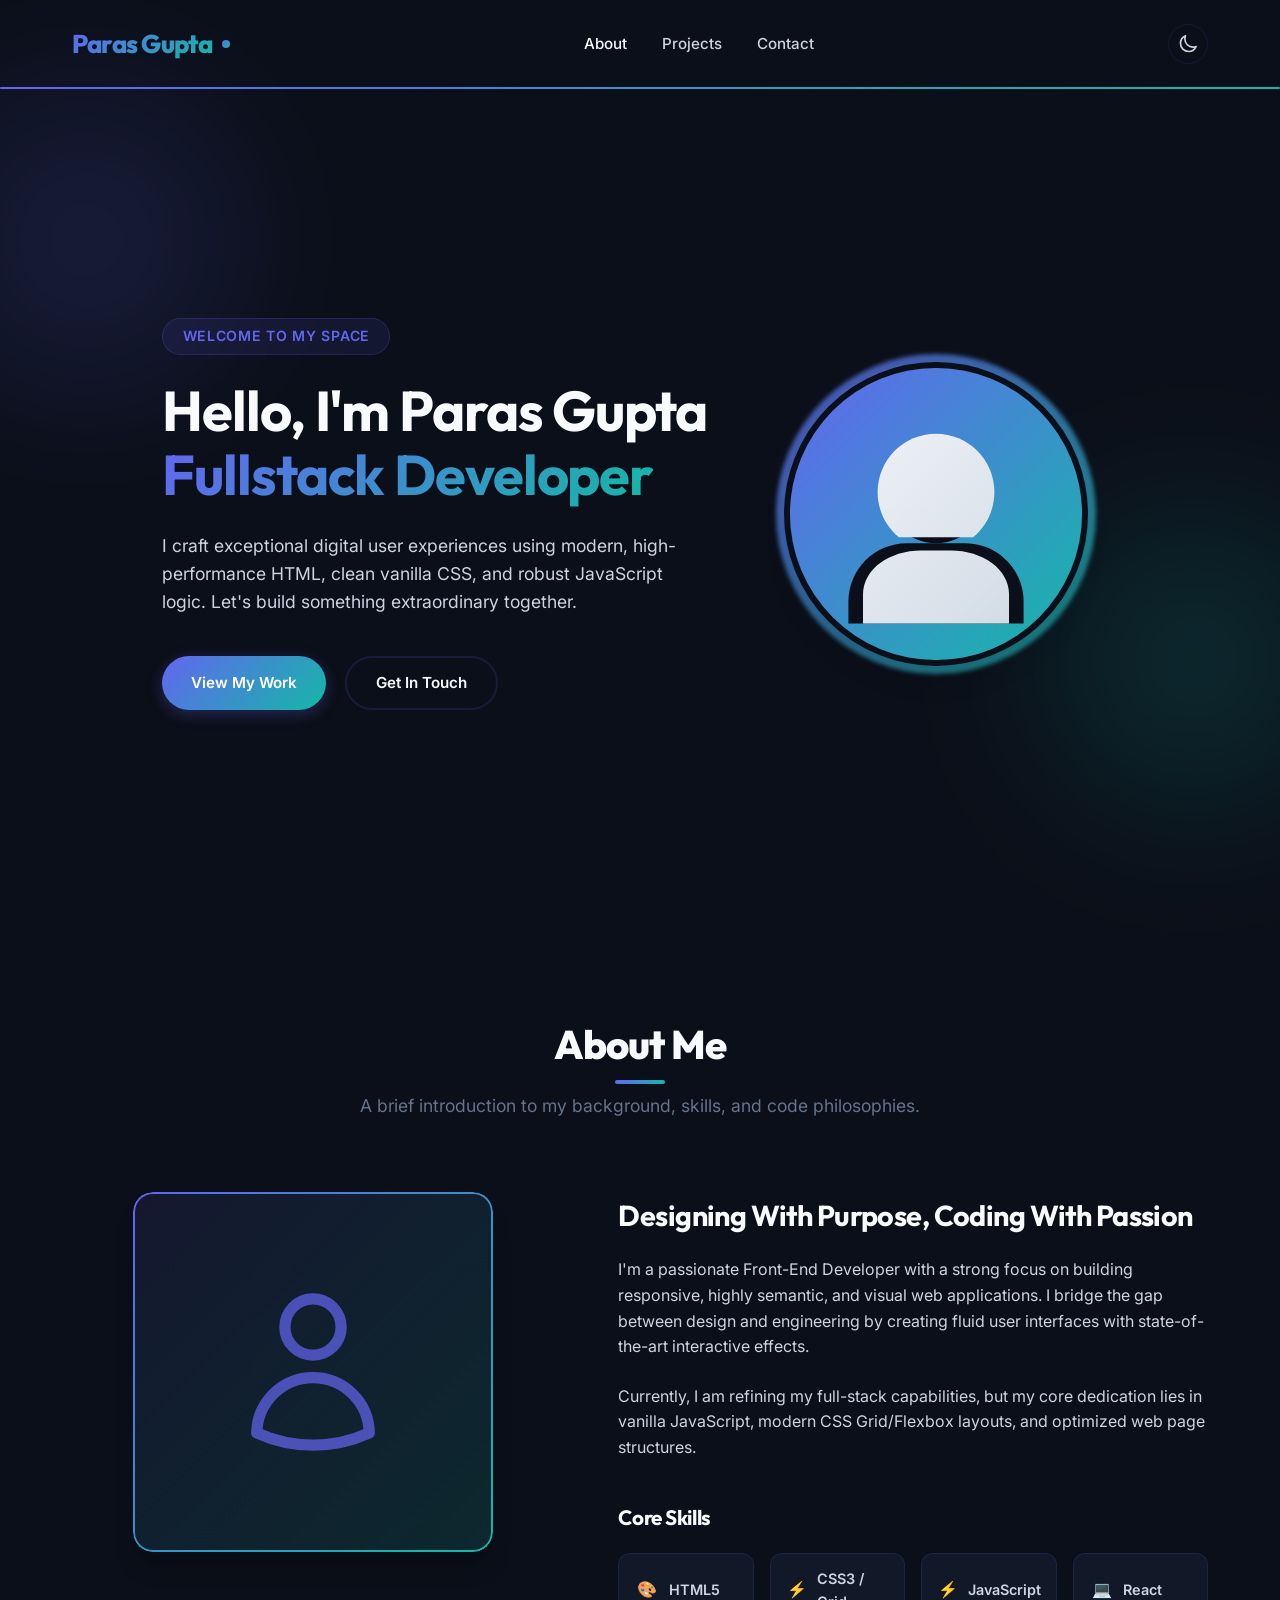
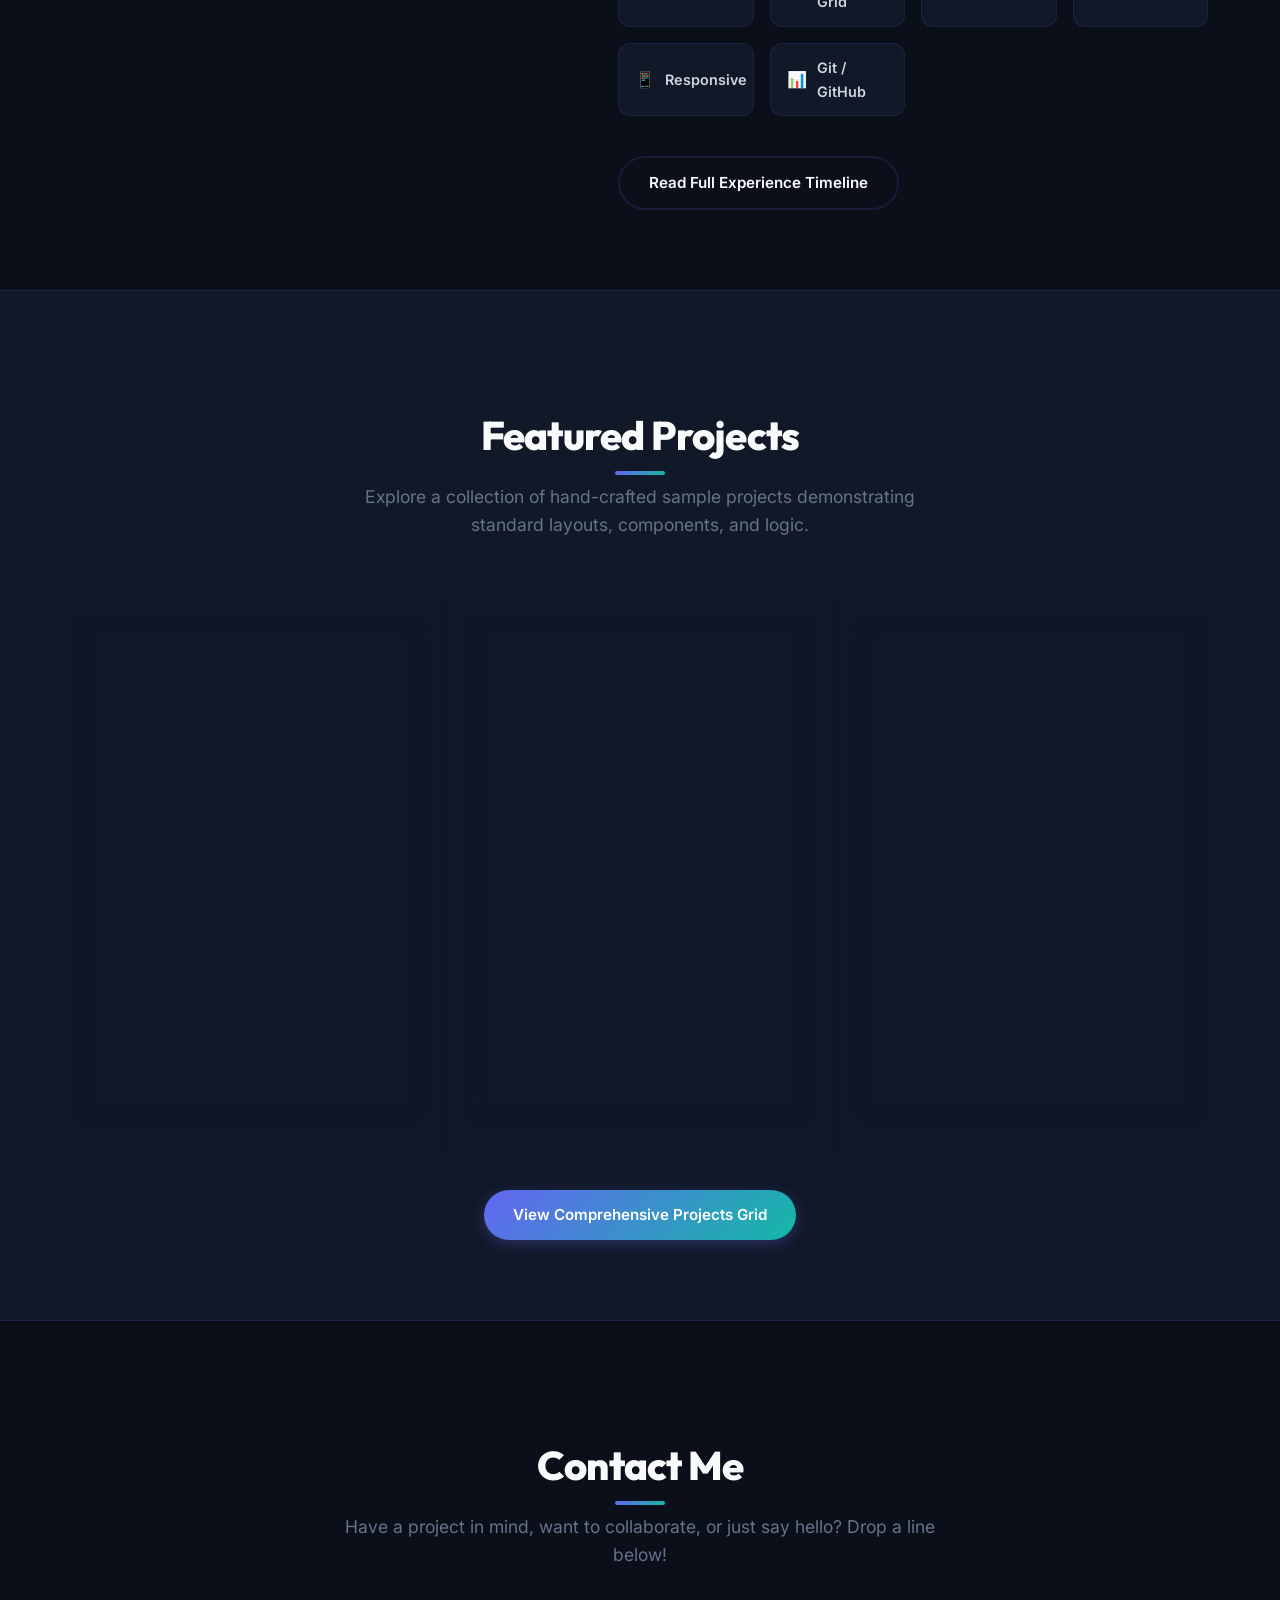
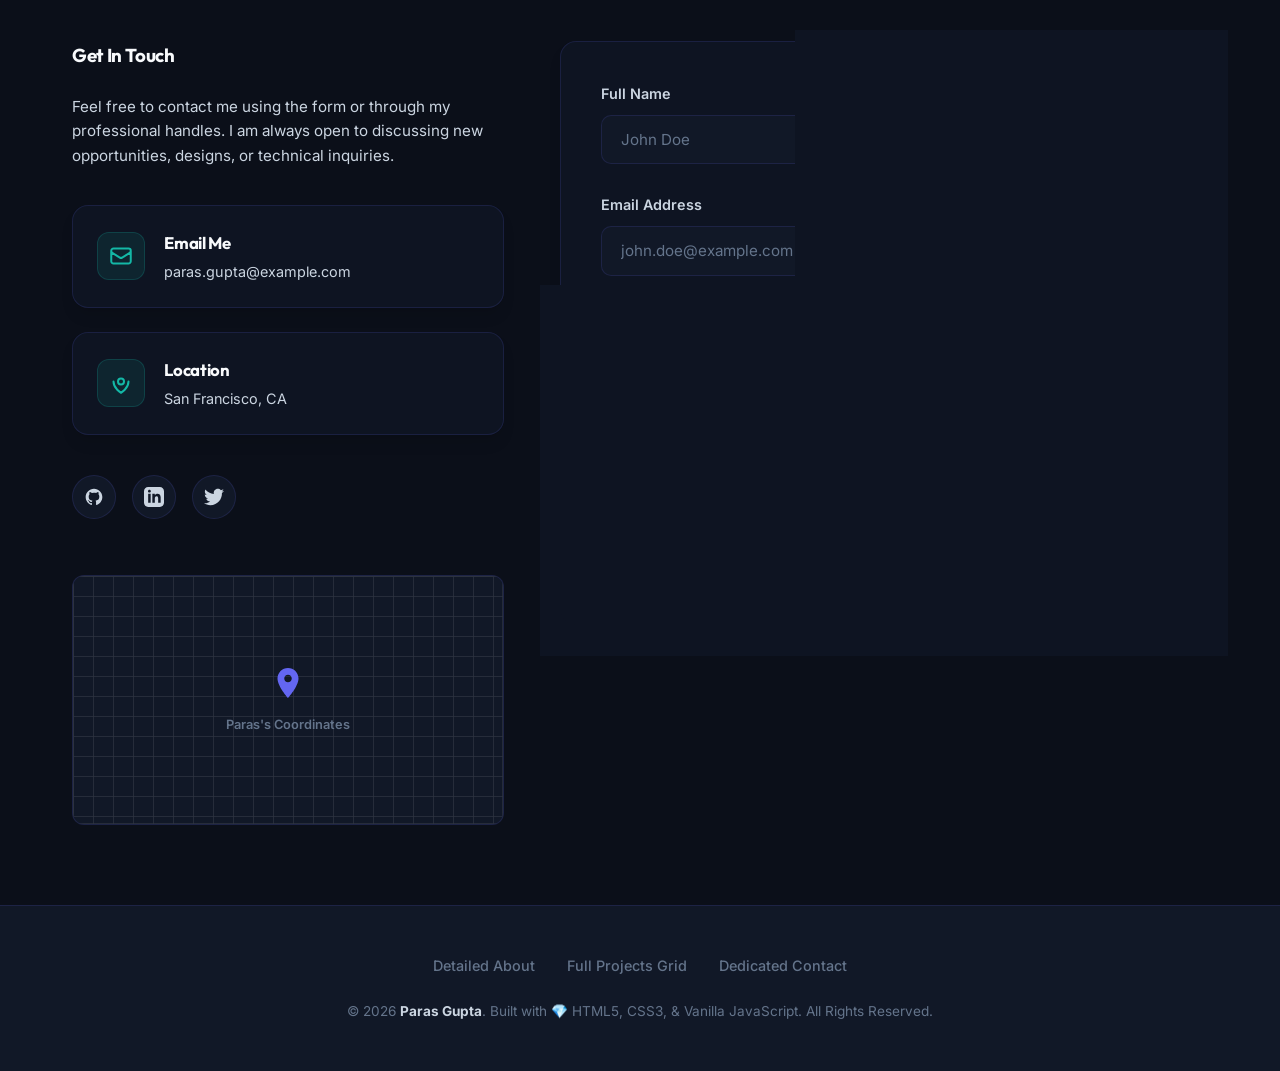
==== commit 7e4edca1: "final" ====
--- a/task4/obj1/index.html
+++ b/task4/obj1/index.html
@@ -19,7 +19,7 @@
   <header class="header">
     <div class="container nav-container">
       <a href="index.html" class="logo-link" id="logoLink">
-        <span class="logo-text text-gradient">Alex Dev</span>
+        <span class="logo-text text-gradient">Paras Gupta</span>
         <span class="logo-dot"></span>
       </a>
 
@@ -62,7 +62,7 @@
 
         <div class="hero-content">
           <span class="hero-tag">Welcome to my space</span>
-          <h1 class="hero-title">Hello, I'm a Paras Gupta<br><span class="text-gradient" id="typingText">Fullstack
+          <h1 class="hero-title">Hello, I'm Paras Gupta<br><span class="text-gradient" id="typingText">Fullstack
               Developer</span>
           </h1>
           <p class="hero-desc">I craft exceptional digital user experiences using modern, high-performance HTML, clean
@@ -363,7 +363,7 @@
               </div>
               <div class="info-details">
                 <h4>Email Me</h4>
-                <p><a href="mailto:alex.dev@example.com" id="contactEmailLink">alex.dev@example.com</a></p>
+                <p><a href="mailto:paras.gupta@example.com" id="contactEmailLink">paras.gupta@example.com</a></p>
               </div>
             </div>
 
@@ -420,7 +420,7 @@
                   <path
                     d="M12 2C8.13 2 5 5.13 5 9c0 5.25 7 13 7 13s7-7.75 7-13c0-3.87-3.13-7-7-7zm0 9.5c-1.38 0-2.5-1.12-2.5-2.5s1.12-2.5 2.5-2.5 2.5 1.12 2.5 2.5-1.12 2.5-2.5 2.5z" />
                 </svg>
-                <div class="map-text">Alex's Coordinates</div>
+                <div class="map-text">Paras's Coordinates</div>
               </div>
             </div>
           </div>
@@ -443,7 +443,7 @@
               <div class="form-group">
                 <label for="userMessage" class="form-label">Your Message</label>
                 <textarea id="userMessage" class="form-control"
-                  placeholder="Hi Alex, I'd love to chat about..."></textarea>
+                  placeholder="Hi Paras, I'd love to chat about..."></textarea>
                 <span class="error-txt"></span>
               </div>
 
@@ -472,7 +472,7 @@
         <a href="contact.html" class="footer-link" id="footerContact">Dedicated Contact</a>
       </div>
       <p class="footer-copyright">
-        &copy; 2026 <strong>Alex Dev</strong>. Built with 💎 HTML5, CSS3, &amp; Vanilla JavaScript. All Rights Reserved.
+        &copy; 2026 <strong>Paras Gupta</strong>. Built with 💎 HTML5, CSS3, &amp; Vanilla JavaScript. All Rights Reserved.
       </p>
     </div>
   </footer>
